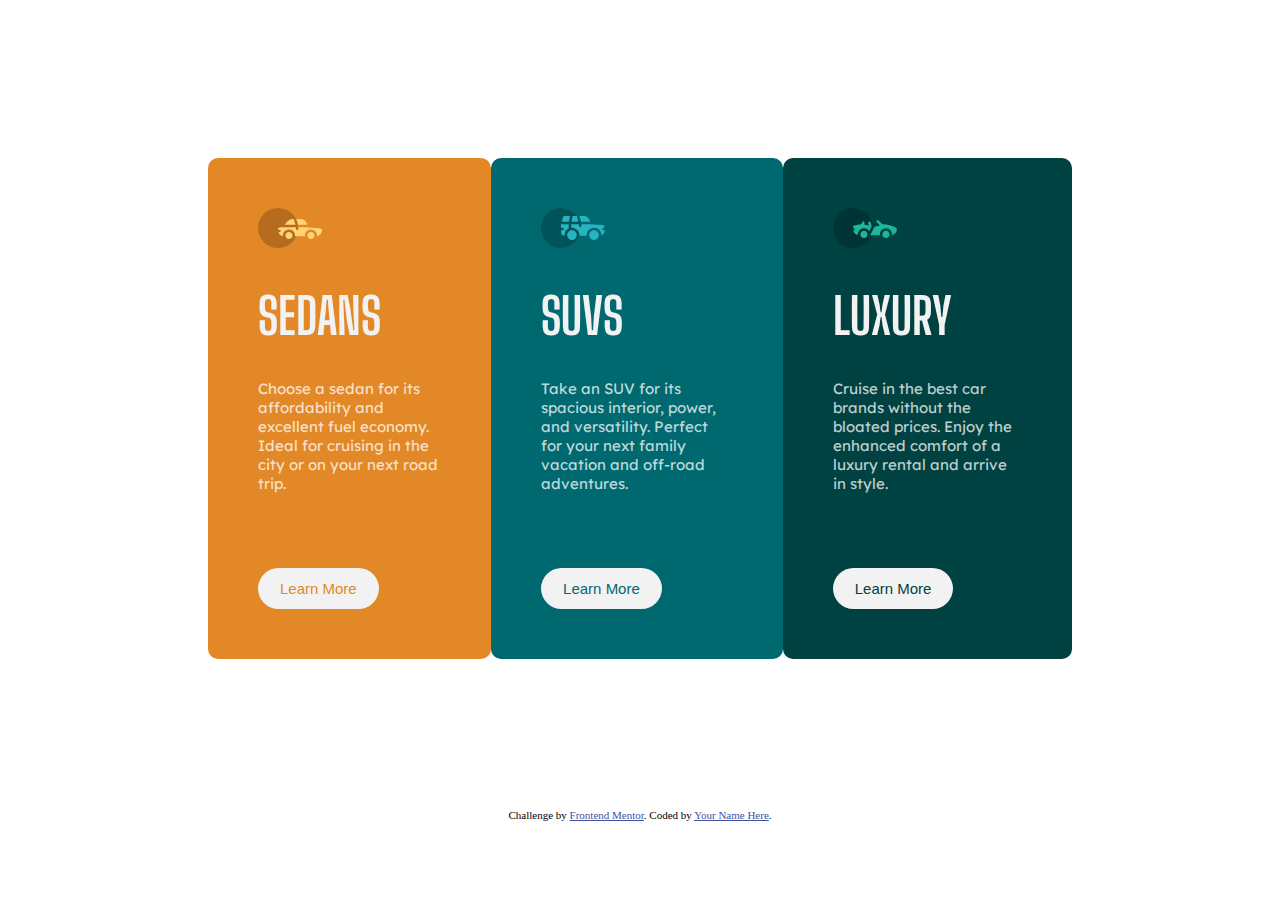
==== 3-column-preview-card-component-main/index.html @ 011ad40a "3-column preview card component Desktop design" ====
<!DOCTYPE html>
<html lang="en">
  <head>
    <meta charset="UTF-8" />
    <meta name="viewport" content="width=device-width, initial-scale=1.0" />
    <!-- displays site properly based on user's device -->

    <!-- Google fonts -->
    <link rel="preconnect" href="https://fonts.gstatic.com" />

    <!-- Lexend Deca -->
    <link
      href="https://fonts.googleapis.com/css2?family=Lexend+Deca&display=swap"
      rel="stylesheet"
    />
    <!-- Big Shoulder -->

    <link
      href="https://fonts.googleapis.com/css2?family=Big+Shoulders+Display:wght@700&display=swap"
      rel="stylesheet"
    />

    <link
      rel="icon"
      type="image/png"
      sizes="32x32"
      href="./images/favicon-32x32.png"
    />

    <title>Frontend Mentor | 3-column preview card component</title>

    <link rel="stylesheet" href="main.css" />
  </head>
  <body>
    <div class="container">
      <!-- SEDAN CARD -->
      <div class="card bg-sed">
        <img
          class="card-image"
          src="./images/icon-sedans.svg"
          alt="sedan car vector image"
        />
        <h1 class="card-heading">Sedans</h1>
        <p class="card-text">
          Choose a sedan for its affordability and excellent fuel economy. Ideal
          for cruising in the city or on your next road trip.
        </p>
        <button class="card-button">Learn More</button>
      </div>

      <!-- SUV CARD -->
      <div class="card bg-suv">
        <img
          class="card-image"
          src="./images/icon-suvs.svg"
          alt="sedan car vector image"
        />
        <h1 class="card-heading">SUVs</h1>
        <p class="card-text">
          Take an SUV for its spacious interior, power, and versatility. Perfect
          for your next family vacation and off-road adventures.
        </p>
        <button class="card-button">Learn More</button>
      </div>

      <!-- Luxury CARD -->
      <div class="card bg-lux">
        <img
          class="card-image"
          src="./images/icon-luxury.svg"
          alt="sedan car vector image"
        />
        <h1 class="card-heading">Luxury</h1>
        <p class="card-text">
          Cruise in the best car brands without the bloated prices. Enjoy the
          enhanced comfort of a luxury rental and arrive in style.
        </p>
        <button class="card-button">Learn More</button>
      </div>
    </div>
    <div class="attribution">
      Challenge by
      <a href="https://www.frontendmentor.io?ref=challenge" target="_blank"
        >Frontend Mentor</a
      >. Coded by <a href="#">Your Name Here</a>.
    </div>
  </body>
</html>
---- 3-column-preview-card-component-main/main.css ----
:root {
    /*     COLOURS     */
    /*     Primary     */
    --color-primary-light: hsl(31, 77%, 52%);
    --color-primary-dark: hsl(184, 100%, 22%);
    --color-primary-Vdark: hsl(179, 100%, 13%);
    /*     Neutral     */
    --color-neutral-main: hsla(0, 0%, 100%, 0.75);
    /* paragraphs */
    --color-neutral-dark: hsl(0, 0%, 95%);
    /* background, headings, buttons */
    /*     FONTS     */
    --ff-primary: 'Big Shoulders Display', cursive;
    /* Weights: 700 */
    --ff-secondary: 'Lexend Deca', sans-serif;
    /* Weights: 400 */
}

html {
    font-size: 62.5%;
    /* 1 rem = 10px */
}

body {
    Font-size: 1.5rem;
    background-color: white;
}

h1 {
    color: var(--color-neutral-dark);
    font-family: var(--ff-primary);
}

p {
    color: var(--color-neutral-main);
    font-family: var(--ff-secondary);
}

.container {
    padding: 15rem 20rem;
    display: flex;
}

.card {
    border-radius: 10px;
    padding: 5rem;
}

.card-heading {
    text-transform: uppercase;
    font-size: 5rem;
}

.bg-sed {
    background-color: var(--color-primary-light);
}

.bg-sed .card-button {
    color: var(--color-primary-light);
}

.bg-suv {
    background-color: var(--color-primary-dark);
}

.bg-suv .card-button {
    color: var(--color-primary-dark);
}

.bg-lux {
    background-color: var(--color-primary-Vdark);
}

.bg-lux .card-button {
    color: var(--color-primary-Vdark);
}

.card-text {
    padding-bottom: 6rem;
}

.card-button {
    background-color: var(--color-neutral-dark);
    border: none;
    font-size: 1.5rem;
    border-radius: 2.5rem;
    padding: 1rem 2rem;
    border: .2rem solid transparent;
}

.card-button:hover {
    background-color: transparent;
    color: var(--color-neutral-dark);
    border: .2rem solid var(--color-neutral-dark);
}

/* GIVEN STYLES */

.attribution {
    font-size: 11px;
    text-align: center;
}

.attribution a {
    color: hsl(228, 45%, 44%);
}

/* 
The designs were created to the following widths:

- Mobile: 375px
- Desktop: 1440px
*/
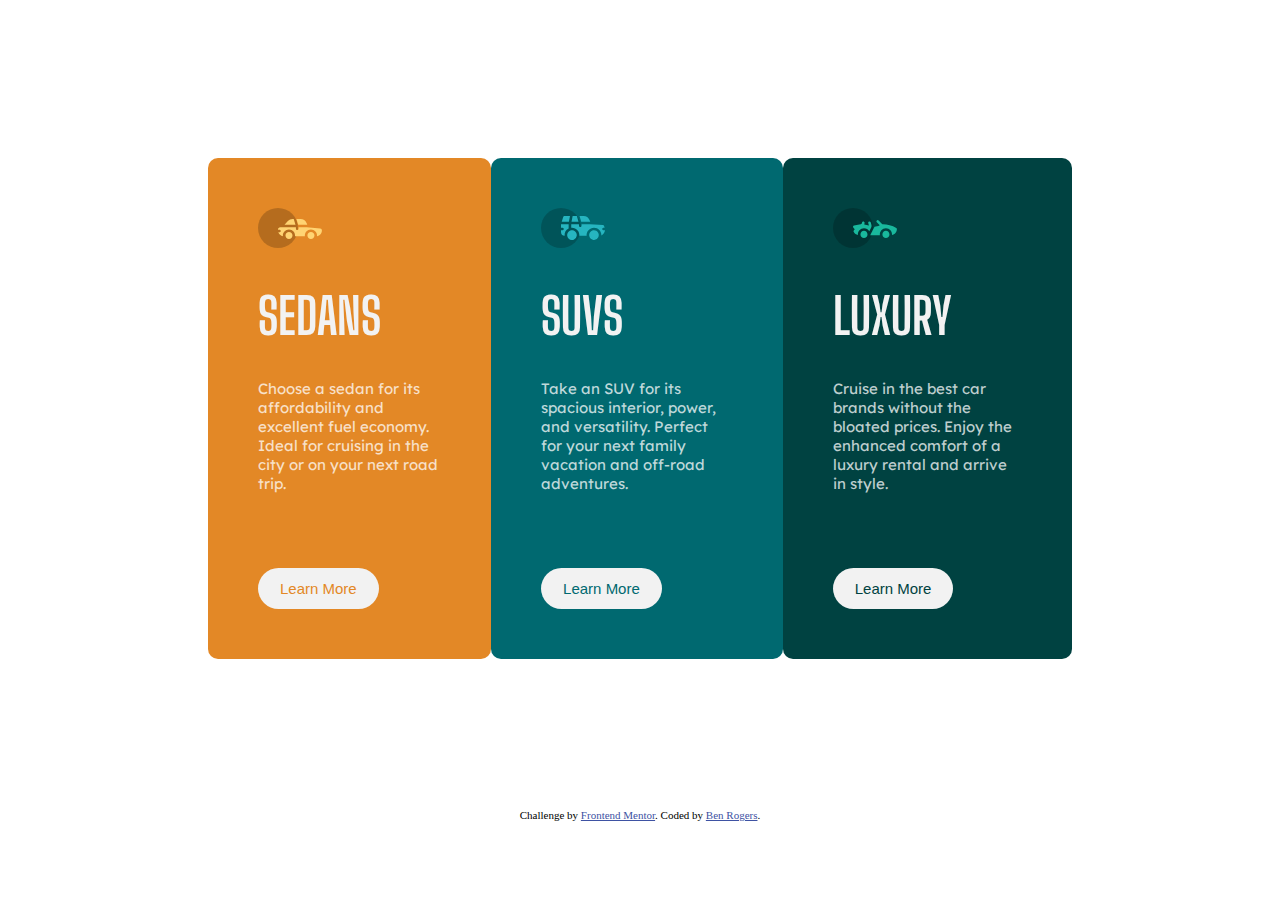
==== commit 05bab492: "mobile design" ====
--- a/3-column-preview-card-component-main/index.html
+++ b/3-column-preview-card-component-main/index.html
@@ -82,7 +82,7 @@
       Challenge by
       <a href="https://www.frontendmentor.io?ref=challenge" target="_blank"
         >Frontend Mentor</a
-      >. Coded by <a href="#">Your Name Here</a>.
+      >. Coded by <a href="hhtps://www.benrogers.uk">Ben Rogers</a>.
     </div>
   </body>
 </html>
--- a/3-column-preview-card-component-main/main.css
+++ b/3-column-preview-card-component-main/main.css
@@ -105,6 +105,13 @@
     color: hsl(228, 45%, 44%);
 }
 
+@media (max-width: 375px) {
+    .container {
+        padding: 5rem 2rem;
+        flex-direction: column;
+    }
+}
+
 /* 
 The designs were created to the following widths:
 
